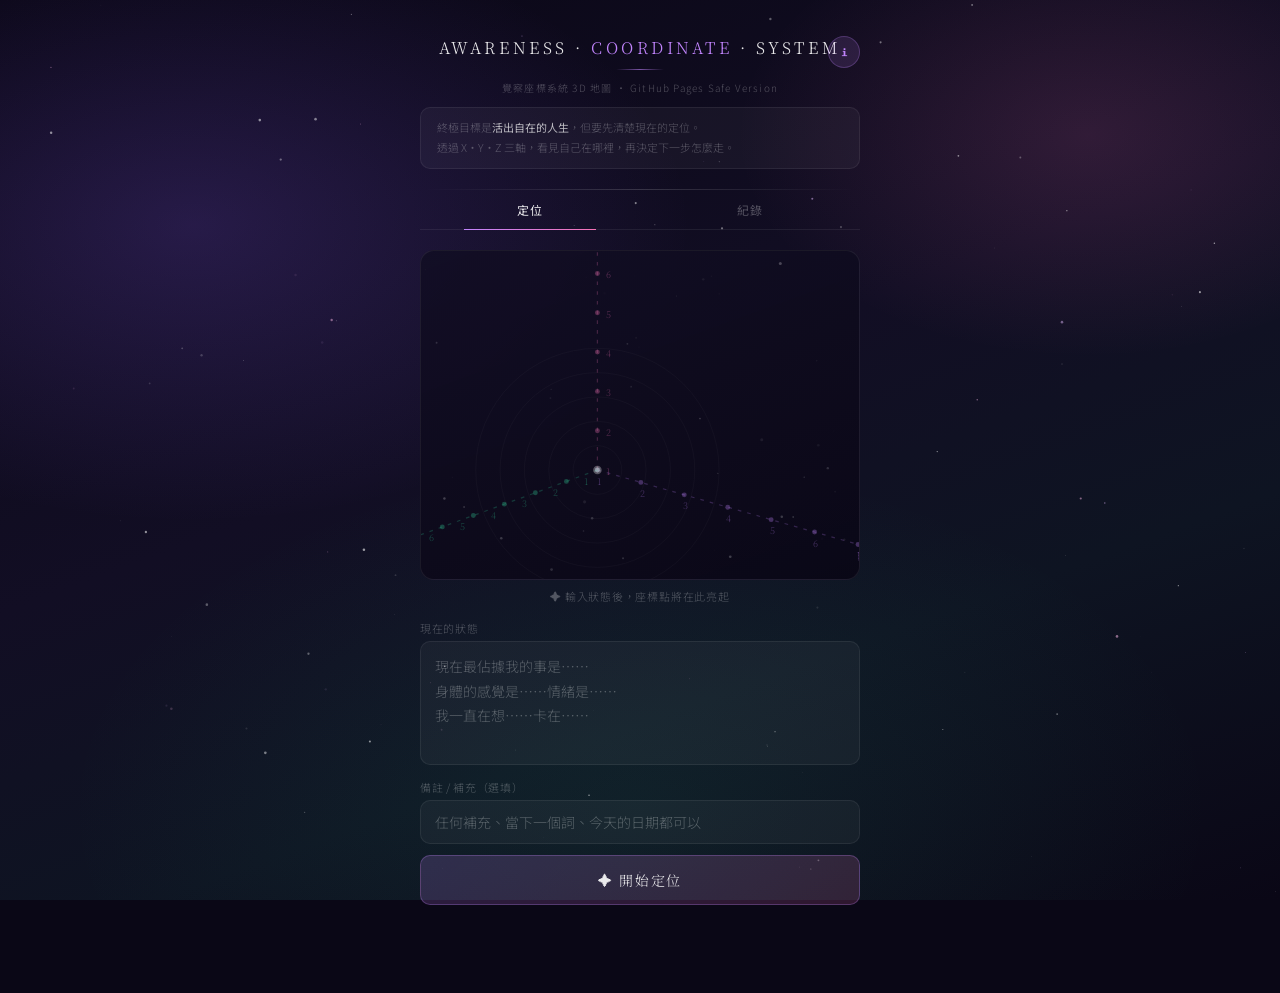
==== index.html @ 5a9b461d "Add files via upload" ====
<!DOCTYPE html>
<html lang="zh-TW">
<head>
  <meta charset="UTF-8">
  <meta name="viewport" content="width=device-width, initial-scale=1.0">
  <meta http-equiv="refresh" content="0; url=./awareness-v5.html">
  <title>覺察座標系統</title>
  <script>location.replace('./awareness-v5.html');</script>
</head>
<body>
  <p>正在前往 <a href="./awareness-v5.html">覺察座標系統</a>...</p>
</body>
</html>
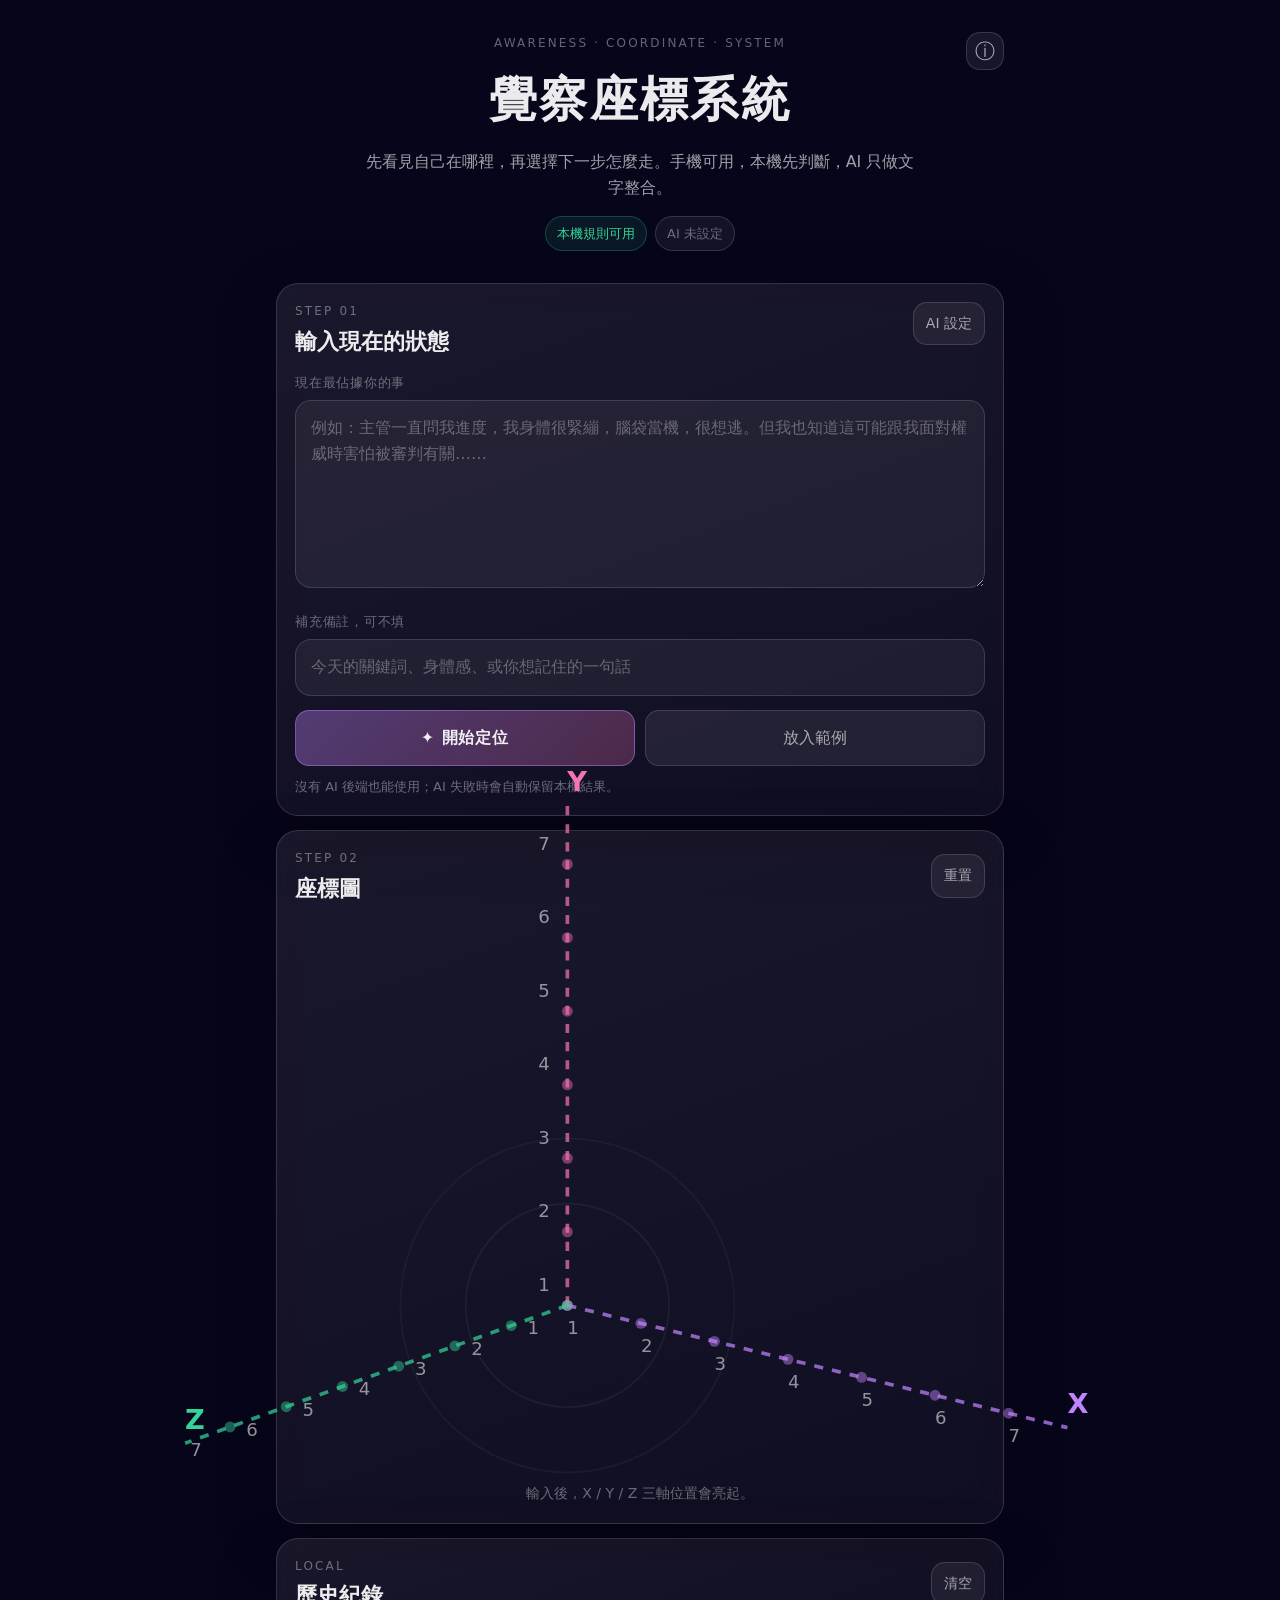
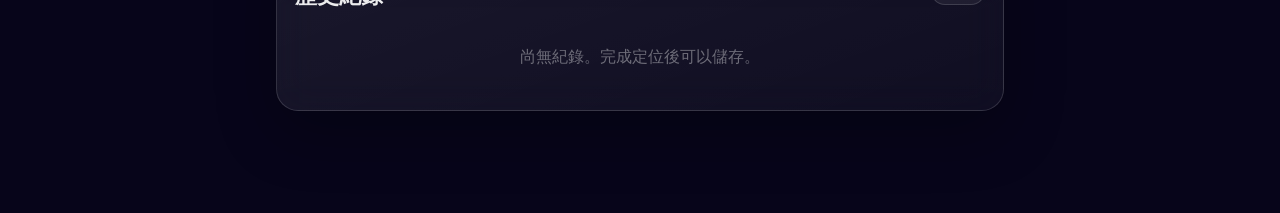
==== commit 0d1ba5ed: "Add files via upload 大更新 from GPT 2.0" ====
--- a/index.html
+++ b/index.html
@@ -1,13 +1,135 @@
 <!DOCTYPE html>
 <html lang="zh-TW">
 <head>
-  <meta charset="UTF-8">
-  <meta name="viewport" content="width=device-width, initial-scale=1.0">
-  <meta http-equiv="refresh" content="0; url=./awareness-v5.html">
+  <meta charset="UTF-8" />
+  <meta name="viewport" content="width=device-width, initial-scale=1, viewport-fit=cover" />
+  <meta name="theme-color" content="#100d26" />
+  <meta name="description" content="覺察座標系統：手機友善、可離線、本機判斷與 Serverless AI 文字整合。" />
+  <link rel="manifest" href="./manifest.json" />
+  <link rel="stylesheet" href="./css/style.css" />
   <title>覺察座標系統</title>
-  <script>location.replace('./awareness-v5.html');</script>
 </head>
 <body>
-  <p>正在前往 <a href="./awareness-v5.html">覺察座標系統</a>...</p>
+  <canvas id="starCanvas" aria-hidden="true"></canvas>
+
+  <main class="app-shell">
+    <header class="hero">
+      <button class="icon-btn hero-info" id="openInfoBtn" type="button" aria-label="說明">ⓘ</button>
+      <p class="eyebrow">AWARENESS · COORDINATE · SYSTEM</p>
+      <h1>覺察座標系統</h1>
+      <p class="hero-copy">先看見自己在哪裡，再選擇下一步怎麼走。手機可用，本機先判斷，AI 只做文字整合。</p>
+      <div class="status-row">
+        <span class="status-pill local">本機規則可用</span>
+        <span class="status-pill" id="aiStatus">AI 未設定</span>
+      </div>
+    </header>
+
+    <section class="panel input-panel" aria-labelledby="inputTitle">
+      <div class="panel-head">
+        <div>
+          <p class="section-kicker">STEP 01</p>
+          <h2 id="inputTitle">輸入現在的狀態</h2>
+        </div>
+        <button class="ghost-btn" id="openSettingsBtn" type="button">AI 設定</button>
+      </div>
+
+      <label class="field-label" for="stateInput">現在最佔據你的事</label>
+      <textarea id="stateInput" rows="6" placeholder="例如：主管一直問我進度，我身體很緊繃，腦袋當機，很想逃。但我也知道這可能跟我面對權威時害怕被審判有關……"></textarea>
+
+      <label class="field-label" for="noteInput">補充備註，可不填</label>
+      <input id="noteInput" type="text" placeholder="今天的關鍵詞、身體感、或你想記住的一句話" />
+
+      <div class="action-grid">
+        <button class="primary-btn" id="analyzeBtn" type="button">✦ 開始定位</button>
+        <button class="secondary-btn" id="sampleBtn" type="button">放入範例</button>
+      </div>
+      <p class="tiny-note">沒有 AI 後端也能使用；AI 失敗時會自動保留本機結果。</p>
+    </section>
+
+    <section class="coord-card panel" aria-labelledby="coordTitle">
+      <div class="panel-head compact">
+        <div>
+          <p class="section-kicker">STEP 02</p>
+          <h2 id="coordTitle">座標圖</h2>
+        </div>
+        <button class="ghost-btn" id="resetBtn" type="button">重置</button>
+      </div>
+      <svg id="coordSvg" viewBox="0 0 380 310" role="img" aria-label="X Y Z 覺察座標圖"></svg>
+      <p class="coord-hint" id="coordHint">輸入後，X / Y / Z 三軸位置會亮起。</p>
+    </section>
+
+    <section class="result panel" id="resultPanel" hidden aria-live="polite">
+      <div class="panel-head compact">
+        <div>
+          <p class="section-kicker">STEP 03</p>
+          <h2>定位結果</h2>
+        </div>
+        <button class="ghost-btn" id="saveBtn" type="button">儲存</button>
+      </div>
+
+      <div class="axis-chips" id="axisChips"></div>
+      <article class="main-result" id="mainResult"></article>
+      <div class="insight-grid" id="insightGrid"></div>
+      <div class="ai-box" id="aiBox" hidden></div>
+      <div class="neighbor-box" id="neighborBox"></div>
+    </section>
+
+    <section class="panel history-panel" aria-labelledby="historyTitle">
+      <div class="panel-head compact">
+        <div>
+          <p class="section-kicker">LOCAL</p>
+          <h2 id="historyTitle">歷史紀錄</h2>
+        </div>
+        <button class="ghost-btn" id="clearHistoryBtn" type="button">清空</button>
+      </div>
+      <div id="historyList" class="history-list"></div>
+    </section>
+  </main>
+
+  <dialog class="modal" id="settingsDialog">
+    <form method="dialog" class="modal-card">
+      <div class="modal-head">
+        <h2>AI 後端設定</h2>
+        <button class="icon-btn" value="close" aria-label="關閉">×</button>
+      </div>
+      <p class="modal-copy">GitHub Pages 不能安全保存 API key。請把金鑰放在 Cloudflare Worker 或 Vercel Function，前端只填 Serverless API URL。</p>
+      <label class="field-label" for="endpointInput">Serverless API URL</label>
+      <input id="endpointInput" type="url" placeholder="https://your-worker.workers.dev/api/analyze" />
+      <div class="settings-actions">
+        <button class="primary-btn" id="saveSettingsBtn" value="save" type="button">儲存設定</button>
+        <button class="secondary-btn" id="clearSettingsBtn" value="clear" type="button">清除 AI 設定</button>
+      </div>
+      <p class="tiny-note">URL 只存在你的瀏覽器 localStorage；不需要在前端放任何 API key。</p>
+    </form>
+  </dialog>
+
+  <dialog class="modal" id="infoDialog">
+    <form method="dialog" class="modal-card info-card">
+      <div class="modal-head">
+        <h2>三軸說明</h2>
+        <button class="icon-btn" value="close" aria-label="關閉">×</button>
+      </div>
+      <div class="info-section">
+        <h3>X 軸｜問題規模</h3>
+        <p>你把事情放在多大的脈絡裡看：身體、情緒、個人模式、關係、家庭、社會、存在。</p>
+      </div>
+      <div class="info-section">
+        <h3>Y 軸｜意識維度</h3>
+        <p>你用什麼視角理解事情：單一反應、二元對立、因果、核心、創造、系統、意義。</p>
+      </div>
+      <div class="info-section">
+        <h3>Z 軸｜整合程度</h3>
+        <p>你和自己和解到哪一步：被淹沒、命名、理解、接納、選擇、練習、轉化。</p>
+      </div>
+      <div class="disclaimer">
+        本工具是自我覺察輔助，不是心理諮商、醫療診斷或治療建議。若有嚴重痛苦或安全風險，請尋求專業協助。
+      </div>
+    </form>
+  </dialog>
+
+  <script src="./js/cards-db.js"></script>
+  <script src="./js/local-analyzer.js"></script>
+  <script src="./js/ai-client.js"></script>
+  <script src="./js/app.js"></script>
 </body>
 </html>
--- a/css/style.css
+++ b/css/style.css
@@ -0,0 +1,106 @@
+:root{
+  color-scheme:dark;
+  --bg:#07051a;
+  --bg2:#100d26;
+  --panel:rgba(255,255,255,.07);
+  --panel2:rgba(255,255,255,.105);
+  --border:rgba(255,255,255,.14);
+  --border2:rgba(255,255,255,.24);
+  --text:rgba(255,255,255,.92);
+  --muted:rgba(255,255,255,.62);
+  --soft:rgba(255,255,255,.38);
+  --x:#c084fc;
+  --y:#f472b6;
+  --z:#34d399;
+  --gold:#fbbf24;
+  --danger:#fb7185;
+  --radius:22px;
+  --shadow:0 20px 60px rgba(0,0,0,.28);
+  font-family:-apple-system,BlinkMacSystemFont,"Segoe UI","Noto Sans TC","PingFang TC",system-ui,sans-serif;
+}
+*{box-sizing:border-box}
+html,body{min-height:100%;margin:0;background:var(--bg);color:var(--text)}
+body{overflow-x:hidden;font-size:16px;line-height:1.65;-webkit-tap-highlight-color:transparent}
+body::before{content:"";position:fixed;inset:0;z-index:-2;background:
+  radial-gradient(circle at 20% 10%,rgba(192,132,252,.26),transparent 32%),
+  radial-gradient(circle at 85% 20%,rgba(244,114,182,.16),transparent 28%),
+  radial-gradient(circle at 50% 105%,rgba(52,211,153,.13),transparent 36%),
+  linear-gradient(160deg,#07051a 0%,#100d26 50%,#07111d 100%)}
+#starCanvas{position:fixed;inset:0;z-index:-1;pointer-events:none;width:100vw;height:100vh}
+button,input,textarea{font:inherit}
+button{touch-action:manipulation}
+.app-shell{width:min(760px,100%);margin:0 auto;padding:calc(env(safe-area-inset-top,0px) + 24px) 16px 88px}
+.hero{text-align:center;padding:10px 4px 18px;position:relative}
+.hero-info{position:absolute;right:0;top:8px}
+.eyebrow,.section-kicker{font-size:12px;letter-spacing:.18em;color:var(--soft);margin:0 0 6px;text-transform:uppercase}
+h1{font-size:clamp(30px,8vw,48px);font-weight:650;letter-spacing:.05em;margin:0 0 10px}
+h2{font-size:22px;line-height:1.25;margin:0;font-weight:650}
+h3{margin:0 0 6px;font-size:17px}
+.hero-copy{max-width:560px;margin:0 auto 14px;color:var(--muted);font-size:16px}
+.status-row{display:flex;gap:8px;justify-content:center;flex-wrap:wrap}
+.status-pill{font-size:13px;padding:6px 11px;border-radius:999px;border:1px solid var(--border);background:rgba(255,255,255,.055);color:var(--soft)}
+.status-pill.local{color:var(--z);background:rgba(52,211,153,.09);border-color:rgba(52,211,153,.25)}
+.status-pill.ready{color:var(--gold);background:rgba(251,191,36,.1);border-color:rgba(251,191,36,.28)}
+.status-pill.error{color:var(--danger);background:rgba(251,113,133,.09);border-color:rgba(251,113,133,.25)}
+.panel{background:linear-gradient(160deg,rgba(255,255,255,.08),rgba(255,255,255,.04));border:1px solid var(--border);border-radius:var(--radius);padding:18px;margin:14px 0;box-shadow:var(--shadow);backdrop-filter:blur(18px)}
+.panel-head{display:flex;align-items:flex-start;justify-content:space-between;gap:12px;margin-bottom:16px}
+.panel-head.compact{align-items:center;margin-bottom:12px}
+.field-label{display:block;font-size:13px;color:var(--soft);margin:14px 0 7px;letter-spacing:.06em}
+textarea,input{width:100%;border:1px solid var(--border);border-radius:16px;background:rgba(255,255,255,.055);color:var(--text);outline:none;padding:14px 15px;transition:.16s}
+textarea{resize:vertical;min-height:154px}
+textarea:focus,input:focus{border-color:rgba(192,132,252,.55);background:rgba(255,255,255,.08)}
+textarea::placeholder,input::placeholder{color:rgba(255,255,255,.32)}
+.action-grid,.settings-actions{display:grid;grid-template-columns:1fr 1fr;gap:10px;margin-top:14px}
+.primary-btn,.secondary-btn,.ghost-btn,.icon-btn{border:none;border-radius:14px;cursor:pointer;color:var(--text);transition:.16s}
+.primary-btn{padding:14px 16px;background:linear-gradient(135deg,rgba(192,132,252,.36),rgba(244,114,182,.26));border:1px solid rgba(192,132,252,.45);font-weight:650;letter-spacing:.06em}
+.secondary-btn{padding:14px 16px;background:rgba(255,255,255,.07);border:1px solid var(--border);color:var(--muted)}
+.ghost-btn{padding:9px 12px;background:rgba(255,255,255,.06);border:1px solid var(--border);color:var(--muted);font-size:14px;white-space:nowrap}
+.icon-btn{width:38px;height:38px;background:rgba(255,255,255,.07);border:1px solid var(--border);color:var(--muted);font-size:20px;display:inline-grid;place-items:center}
+.primary-btn:active,.secondary-btn:active,.ghost-btn:active,.icon-btn:active{transform:scale(.98)}
+.tiny-note{font-size:13px;color:var(--soft);margin:10px 0 0}
+#coordSvg{width:100%;display:block;overflow:visible;min-height:270px}
+.coord-hint{text-align:center;color:var(--soft);font-size:14px;margin:4px 0 0}
+.axis-chips{display:flex;gap:8px;flex-wrap:wrap;margin-bottom:12px}
+.axis-chip{border-radius:999px;padding:8px 12px;font-size:14px;border:1px solid var(--border);background:rgba(255,255,255,.055)}
+.axis-chip.x{color:var(--x);border-color:rgba(192,132,252,.35);background:rgba(192,132,252,.10)}
+.axis-chip.y{color:var(--y);border-color:rgba(244,114,182,.35);background:rgba(244,114,182,.10)}
+.axis-chip.z{color:var(--z);border-color:rgba(52,211,153,.35);background:rgba(52,211,153,.10)}
+.axis-chip.conf{color:var(--gold);border-color:rgba(251,191,36,.30);background:rgba(251,191,36,.08)}
+.main-result{padding:16px;border:1px solid rgba(192,132,252,.25);border-radius:20px;background:linear-gradient(145deg,rgba(192,132,252,.12),rgba(244,114,182,.07));margin-bottom:12px}
+.main-result h3{font-size:24px;margin-bottom:4px}
+.main-result p{margin:0;color:var(--muted)}
+.today{margin-top:12px;padding:12px 13px;border-radius:15px;background:rgba(251,191,36,.09);border:1px solid rgba(251,191,36,.23);color:rgba(255,223,138,.95)}
+.insight-grid{display:grid;gap:10px;margin:12px 0}
+.insight-card{padding:14px;border-radius:18px;background:rgba(255,255,255,.055);border:1px solid var(--border)}
+.insight-card strong{display:block;margin-bottom:5px}
+.insight-card p{margin:0;color:var(--muted)}
+.ai-box{margin-top:12px;padding:15px;border-radius:19px;border:1px solid rgba(52,211,153,.26);background:rgba(52,211,153,.07)}
+.ai-box h3{color:var(--z)}
+.ai-box ul{margin:8px 0 0;padding-left:20px;color:var(--muted)}
+.neighbor-box{margin-top:12px}
+.neighbor-list{display:grid;gap:9px;margin-top:8px}
+.neighbor-card{padding:12px;border-radius:16px;background:rgba(255,255,255,.052);border:1px solid var(--border)}
+.neighbor-card b{display:block;margin-bottom:2px}
+.neighbor-card span{font-size:13px;color:var(--soft)}
+.history-list{display:grid;gap:10px}
+.empty{color:var(--soft);text-align:center;padding:22px 0}
+.history-item{border:1px solid var(--border);background:rgba(255,255,255,.052);border-radius:17px;padding:13px;cursor:pointer}
+.history-item-top{display:flex;justify-content:space-between;gap:10px;color:var(--soft);font-size:13px;margin-bottom:6px}
+.history-item p{margin:0;color:var(--muted);display:-webkit-box;-webkit-line-clamp:2;-webkit-box-orient:vertical;overflow:hidden}
+.modal{border:0;padding:0;background:transparent;color:var(--text);width:min(560px,calc(100vw - 24px))}
+.modal::backdrop{background:rgba(0,0,0,.62);backdrop-filter:blur(8px)}
+.modal-card{border:1px solid var(--border2);border-radius:24px;background:linear-gradient(160deg,#1a1240,#100d26);padding:18px;box-shadow:var(--shadow)}
+.modal-head{display:flex;align-items:center;justify-content:space-between;gap:12px;margin-bottom:12px}
+.modal-copy,.info-section p{color:var(--muted);margin:0 0 10px}
+.info-section{padding:13px;border:1px solid var(--border);border-radius:16px;background:rgba(255,255,255,.05);margin-bottom:10px}
+.disclaimer{font-size:13px;color:rgba(255,223,138,.78);background:rgba(251,191,36,.07);border:1px solid rgba(251,191,36,.22);border-radius:15px;padding:13px;margin-top:12px}
+@media(max-width:520px){
+  body{font-size:17px}
+  .app-shell{padding-left:12px;padding-right:12px}
+  .panel{padding:16px;border-radius:20px}
+  .action-grid,.settings-actions{grid-template-columns:1fr}
+  .hero-copy{font-size:15px}
+  h2{font-size:21px}
+  .main-result h3{font-size:23px}
+  textarea{min-height:168px}
+}
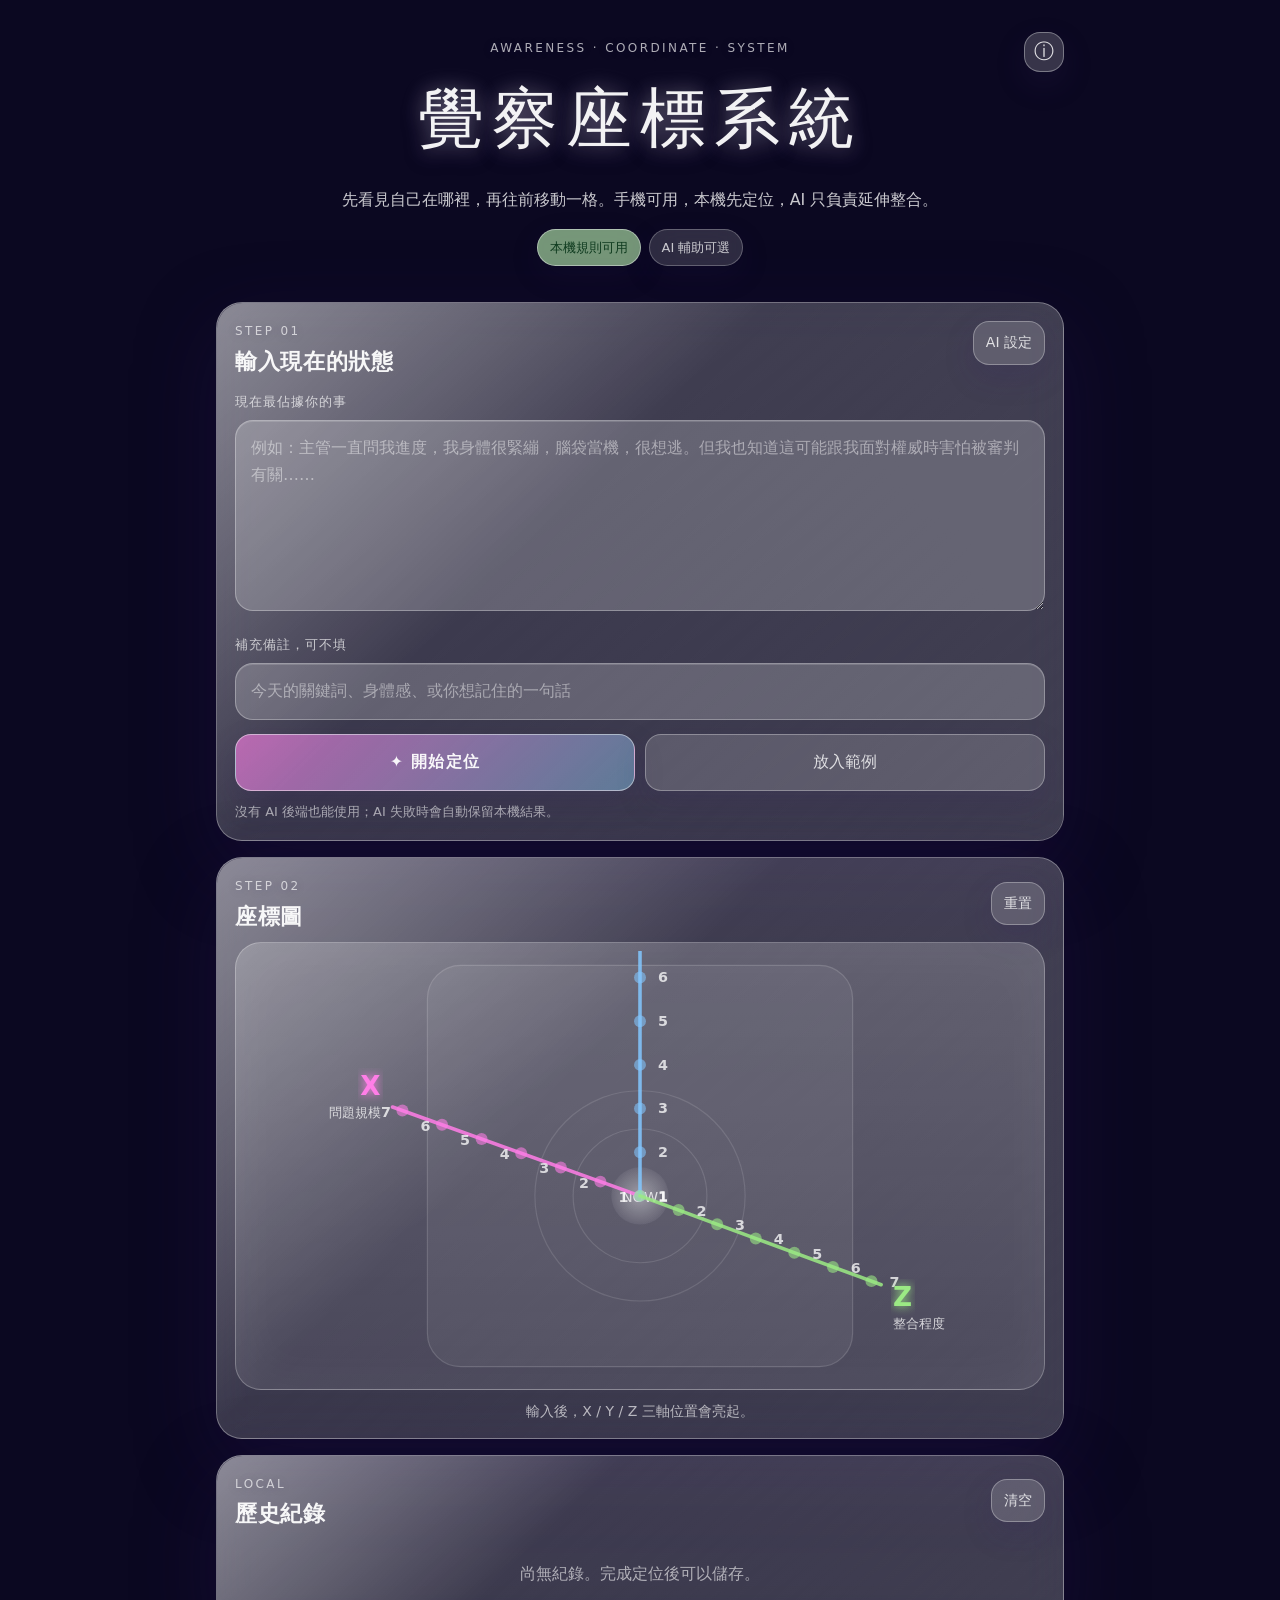
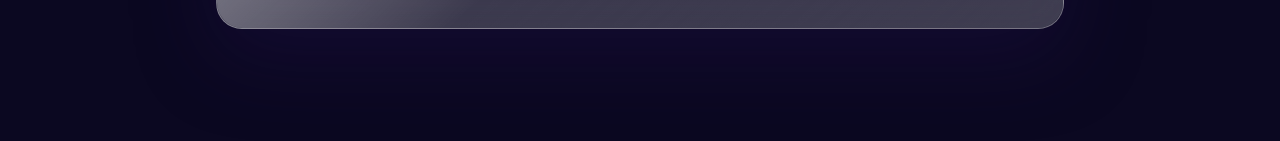
==== commit 5b712f91: "Add files via upload GPT 大改2" ====
--- a/index.html
+++ b/index.html
@@ -17,10 +17,10 @@
       <button class="icon-btn hero-info" id="openInfoBtn" type="button" aria-label="說明">ⓘ</button>
       <p class="eyebrow">AWARENESS · COORDINATE · SYSTEM</p>
       <h1>覺察座標系統</h1>
-      <p class="hero-copy">先看見自己在哪裡，再選擇下一步怎麼走。手機可用，本機先判斷，AI 只做文字整合。</p>
+      <p class="hero-copy">先看見自己在哪裡，再往前移動一格。手機可用，本機先定位，AI 只負責延伸整合。</p>
       <div class="status-row">
         <span class="status-pill local">本機規則可用</span>
-        <span class="status-pill" id="aiStatus">AI 未設定</span>
+        <span class="status-pill" id="aiStatus">AI 輔助可選</span>
       </div>
     </header>
 
@@ -54,7 +54,7 @@
         </div>
         <button class="ghost-btn" id="resetBtn" type="button">重置</button>
       </div>
-      <svg id="coordSvg" viewBox="0 0 380 310" role="img" aria-label="X Y Z 覺察座標圖"></svg>
+      <div class="coord-frame"><svg id="coordSvg" viewBox="0 0 380 360" role="img" aria-label="X Y Z 覺察座標圖"></svg></div>
       <p class="coord-hint" id="coordHint">輸入後，X / Y / Z 三軸位置會亮起。</p>
     </section>
 
@@ -67,11 +67,12 @@
         <button class="ghost-btn" id="saveBtn" type="button">儲存</button>
       </div>
 
-      <div class="axis-chips" id="axisChips"></div>
-      <article class="main-result" id="mainResult"></article>
-      <div class="insight-grid" id="insightGrid"></div>
-      <div class="ai-box" id="aiBox" hidden></div>
-      <div class="neighbor-box" id="neighborBox"></div>
+      <div class="result-stack">
+        <article class="result-card xyz-card" id="mainResult"></article>
+        <article class="result-card spirit-card" id="insightGrid"></article>
+        <article class="result-card ai-card" id="aiBox"></article>
+        <article class="result-card neighbor-box" id="neighborBox"></article>
+      </div>
     </section>
 
     <section class="panel history-panel" aria-labelledby="historyTitle">
--- a/css/style.css
+++ b/css/style.css
@@ -1,106 +1,57 @@
 :root{
   color-scheme:dark;
-  --bg:#07051a;
-  --bg2:#100d26;
-  --panel:rgba(255,255,255,.07);
-  --panel2:rgba(255,255,255,.105);
-  --border:rgba(255,255,255,.14);
-  --border2:rgba(255,255,255,.24);
-  --text:rgba(255,255,255,.92);
-  --muted:rgba(255,255,255,.62);
-  --soft:rgba(255,255,255,.38);
-  --x:#c084fc;
-  --y:#f472b6;
-  --z:#34d399;
-  --gold:#fbbf24;
-  --danger:#fb7185;
-  --radius:22px;
-  --shadow:0 20px 60px rgba(0,0,0,.28);
+  --bg:#130b2e;
+  --bg-deep:#0b0821;
+  --ink:#22164a;
+  --text:rgba(255,255,255,.94);
+  --muted:rgba(255,255,255,.68);
+  --soft:rgba(255,255,255,.46);
+  --glass:rgba(255,255,255,.18);
+  --glass-2:rgba(255,255,255,.105);
+  --glass-3:rgba(255,255,255,.075);
+  --border:rgba(255,255,255,.30);
+  --border-soft:rgba(255,255,255,.18);
+  --x:#ff7ee7;
+  --y:#83c7ff;
+  --z:#9bea84;
+  --gold:#ffe39a;
+  --rose:#ffd0ea;
+  --violet:#bda7ff;
+  --blue:#8ed7ff;
+  --green:#b8f3a2;
+  --danger:#ff9ab0;
+  --radius:26px;
+  --shadow:0 26px 80px rgba(36,19,80,.34);
   font-family:-apple-system,BlinkMacSystemFont,"Segoe UI","Noto Sans TC","PingFang TC",system-ui,sans-serif;
 }
 *{box-sizing:border-box}
-html,body{min-height:100%;margin:0;background:var(--bg);color:var(--text)}
-body{overflow-x:hidden;font-size:16px;line-height:1.65;-webkit-tap-highlight-color:transparent}
-body::before{content:"";position:fixed;inset:0;z-index:-2;background:
-  radial-gradient(circle at 20% 10%,rgba(192,132,252,.26),transparent 32%),
-  radial-gradient(circle at 85% 20%,rgba(244,114,182,.16),transparent 28%),
-  radial-gradient(circle at 50% 105%,rgba(52,211,153,.13),transparent 36%),
-  linear-gradient(160deg,#07051a 0%,#100d26 50%,#07111d 100%)}
-#starCanvas{position:fixed;inset:0;z-index:-1;pointer-events:none;width:100vw;height:100vh}
+html,body{min-height:100%;margin:0;background:var(--bg-deep);color:var(--text);scroll-behavior:smooth}
+body{overflow-x:hidden;font-size:16px;line-height:1.68;-webkit-tap-highlight-color:transparent}
+body::before{content:"";position:fixed;inset:0;z-index:-3;background:
+  radial-gradient(circle at 17% 8%,rgba(255,144,225,.42),transparent 26%),
+  radial-gradient(circle at 76% 12%,rgba(132,205,255,.30),transparent 30%),
+  radial-gradient(circle at 84% 67%,rgba(255,229,151,.25),transparent 31%),
+  radial-gradient(circle at 15% 82%,rgba(164,241,177,.20),transparent 33%),
+  linear-gradient(148deg,#211044 0%,#594293 37%,#f4b9d9 63%,#f4d7a5 100%)}
+body::after{content:"";position:fixed;inset:0;z-index:-2;pointer-events:none;background:
+  radial-gradient(circle at 10% 20%,rgba(255,255,255,.8) 0 1px,transparent 2px),
+  radial-gradient(circle at 30% 13%,rgba(255,234,175,.8) 0 1.5px,transparent 3px),
+  radial-gradient(circle at 58% 8%,rgba(255,255,255,.9) 0 1px,transparent 2px),
+  radial-gradient(circle at 86% 28%,rgba(255,255,255,.7) 0 1.2px,transparent 3px),
+  radial-gradient(circle at 78% 78%,rgba(255,242,194,.8) 0 1.4px,transparent 3px);
+  background-size:180px 180px,260px 260px,220px 220px,310px 310px,240px 240px;opacity:.62;mix-blend-mode:screen}
+#starCanvas{position:fixed;inset:0;z-index:-1;pointer-events:none;width:100vw;height:100vh;opacity:.9}
 button,input,textarea{font:inherit}
 button{touch-action:manipulation}
-.app-shell{width:min(760px,100%);margin:0 auto;padding:calc(env(safe-area-inset-top,0px) + 24px) 16px 88px}
-.hero{text-align:center;padding:10px 4px 18px;position:relative}
-.hero-info{position:absolute;right:0;top:8px}
-.eyebrow,.section-kicker{font-size:12px;letter-spacing:.18em;color:var(--soft);margin:0 0 6px;text-transform:uppercase}
-h1{font-size:clamp(30px,8vw,48px);font-weight:650;letter-spacing:.05em;margin:0 0 10px}
-h2{font-size:22px;line-height:1.25;margin:0;font-weight:650}
-h3{margin:0 0 6px;font-size:17px}
-.hero-copy{max-width:560px;margin:0 auto 14px;color:var(--muted);font-size:16px}
-.status-row{display:flex;gap:8px;justify-content:center;flex-wrap:wrap}
-.status-pill{font-size:13px;padding:6px 11px;border-radius:999px;border:1px solid var(--border);background:rgba(255,255,255,.055);color:var(--soft)}
-.status-pill.local{color:var(--z);background:rgba(52,211,153,.09);border-color:rgba(52,211,153,.25)}
-.status-pill.ready{color:var(--gold);background:rgba(251,191,36,.1);border-color:rgba(251,191,36,.28)}
-.status-pill.error{color:var(--danger);background:rgba(251,113,133,.09);border-color:rgba(251,113,133,.25)}
-.panel{background:linear-gradient(160deg,rgba(255,255,255,.08),rgba(255,255,255,.04));border:1px solid var(--border);border-radius:var(--radius);padding:18px;margin:14px 0;box-shadow:var(--shadow);backdrop-filter:blur(18px)}
-.panel-head{display:flex;align-items:flex-start;justify-content:space-between;gap:12px;margin-bottom:16px}
-.panel-head.compact{align-items:center;margin-bottom:12px}
-.field-label{display:block;font-size:13px;color:var(--soft);margin:14px 0 7px;letter-spacing:.06em}
-textarea,input{width:100%;border:1px solid var(--border);border-radius:16px;background:rgba(255,255,255,.055);color:var(--text);outline:none;padding:14px 15px;transition:.16s}
-textarea{resize:vertical;min-height:154px}
-textarea:focus,input:focus{border-color:rgba(192,132,252,.55);background:rgba(255,255,255,.08)}
-textarea::placeholder,input::placeholder{color:rgba(255,255,255,.32)}
-.action-grid,.settings-actions{display:grid;grid-template-columns:1fr 1fr;gap:10px;margin-top:14px}
-.primary-btn,.secondary-btn,.ghost-btn,.icon-btn{border:none;border-radius:14px;cursor:pointer;color:var(--text);transition:.16s}
-.primary-btn{padding:14px 16px;background:linear-gradient(135deg,rgba(192,132,252,.36),rgba(244,114,182,.26));border:1px solid rgba(192,132,252,.45);font-weight:650;letter-spacing:.06em}
-.secondary-btn{padding:14px 16px;background:rgba(255,255,255,.07);border:1px solid var(--border);color:var(--muted)}
-.ghost-btn{padding:9px 12px;background:rgba(255,255,255,.06);border:1px solid var(--border);color:var(--muted);font-size:14px;white-space:nowrap}
-.icon-btn{width:38px;height:38px;background:rgba(255,255,255,.07);border:1px solid var(--border);color:var(--muted);font-size:20px;display:inline-grid;place-items:center}
-.primary-btn:active,.secondary-btn:active,.ghost-btn:active,.icon-btn:active{transform:scale(.98)}
-.tiny-note{font-size:13px;color:var(--soft);margin:10px 0 0}
-#coordSvg{width:100%;display:block;overflow:visible;min-height:270px}
-.coord-hint{text-align:center;color:var(--soft);font-size:14px;margin:4px 0 0}
-.axis-chips{display:flex;gap:8px;flex-wrap:wrap;margin-bottom:12px}
-.axis-chip{border-radius:999px;padding:8px 12px;font-size:14px;border:1px solid var(--border);background:rgba(255,255,255,.055)}
-.axis-chip.x{color:var(--x);border-color:rgba(192,132,252,.35);background:rgba(192,132,252,.10)}
-.axis-chip.y{color:var(--y);border-color:rgba(244,114,182,.35);background:rgba(244,114,182,.10)}
-.axis-chip.z{color:var(--z);border-color:rgba(52,211,153,.35);background:rgba(52,211,153,.10)}
-.axis-chip.conf{color:var(--gold);border-color:rgba(251,191,36,.30);background:rgba(251,191,36,.08)}
-.main-result{padding:16px;border:1px solid rgba(192,132,252,.25);border-radius:20px;background:linear-gradient(145deg,rgba(192,132,252,.12),rgba(244,114,182,.07));margin-bottom:12px}
-.main-result h3{font-size:24px;margin-bottom:4px}
-.main-result p{margin:0;color:var(--muted)}
-.today{margin-top:12px;padding:12px 13px;border-radius:15px;background:rgba(251,191,36,.09);border:1px solid rgba(251,191,36,.23);color:rgba(255,223,138,.95)}
-.insight-grid{display:grid;gap:10px;margin:12px 0}
-.insight-card{padding:14px;border-radius:18px;background:rgba(255,255,255,.055);border:1px solid var(--border)}
-.insight-card strong{display:block;margin-bottom:5px}
-.insight-card p{margin:0;color:var(--muted)}
-.ai-box{margin-top:12px;padding:15px;border-radius:19px;border:1px solid rgba(52,211,153,.26);background:rgba(52,211,153,.07)}
-.ai-box h3{color:var(--z)}
-.ai-box ul{margin:8px 0 0;padding-left:20px;color:var(--muted)}
-.neighbor-box{margin-top:12px}
-.neighbor-list{display:grid;gap:9px;margin-top:8px}
-.neighbor-card{padding:12px;border-radius:16px;background:rgba(255,255,255,.052);border:1px solid var(--border)}
-.neighbor-card b{display:block;margin-bottom:2px}
-.neighbor-card span{font-size:13px;color:var(--soft)}
-.history-list{display:grid;gap:10px}
-.empty{color:var(--soft);text-align:center;padding:22px 0}
-.history-item{border:1px solid var(--border);background:rgba(255,255,255,.052);border-radius:17px;padding:13px;cursor:pointer}
-.history-item-top{display:flex;justify-content:space-between;gap:10px;color:var(--soft);font-size:13px;margin-bottom:6px}
-.history-item p{margin:0;color:var(--muted);display:-webkit-box;-webkit-line-clamp:2;-webkit-box-orient:vertical;overflow:hidden}
-.modal{border:0;padding:0;background:transparent;color:var(--text);width:min(560px,calc(100vw - 24px))}
-.modal::backdrop{background:rgba(0,0,0,.62);backdrop-filter:blur(8px)}
-.modal-card{border:1px solid var(--border2);border-radius:24px;background:linear-gradient(160deg,#1a1240,#100d26);padding:18px;box-shadow:var(--shadow)}
-.modal-head{display:flex;align-items:center;justify-content:space-between;gap:12px;margin-bottom:12px}
-.modal-copy,.info-section p{color:var(--muted);margin:0 0 10px}
-.info-section{padding:13px;border:1px solid var(--border);border-radius:16px;background:rgba(255,255,255,.05);margin-bottom:10px}
-.disclaimer{font-size:13px;color:rgba(255,223,138,.78);background:rgba(251,191,36,.07);border:1px solid rgba(251,191,36,.22);border-radius:15px;padding:13px;margin-top:12px}
-@media(max-width:520px){
-  body{font-size:17px}
-  .app-shell{padding-left:12px;padding-right:12px}
-  .panel{padding:16px;border-radius:20px}
-  .action-grid,.settings-actions{grid-template-columns:1fr}
-  .hero-copy{font-size:15px}
-  h2{font-size:21px}
-  .main-result h3{font-size:23px}
-  textarea{min-height:168px}
+.app-shell{width:min(880px,100%);margin:0 auto;padding:calc(env(safe-area-inset-top,0px) + 22px) 16px 96px}
+.hero{text-align:center;padding:16px 4px 20px;position:relative}
+.hero-info{position:absolute;right:0;top:10px}
+.eyebrow,.section-kicker{font-size:12px;letter-spacing:.2em;color:rgba(255,255,255,.67);margin:0 0 6px;text-transform:uppercase;text-shadow:0 1px 10px rgba(38,24,78,.22)}
+h1{font-size:clamp(38px,8.6vw,66px);font-weight:450;letter-spacing:.12em;margin:0 0 10px;font-family:"Noto Serif TC","Songti TC",serif;text-shadow:0 0 22px rgba(255,255,255,.42),0 5px 22px rgba(49,25,92,.34)}
+h2{font-size:22px;line-height:1.25;margin:0;font-weight:720;letter-spacing:.03em}
+h3{margin:0 0 8px;font-size:18px;letter-spacing:.02em}.hero-copy{max-width:660px;margin:0 auto 14px;color:rgba(255,255,255,.78);font-size:16px;line-height:1.85}.status-row{display:flex;gap:8px;justify-content:center;flex-wrap:wrap}.status-pill{font-size:13px;padding:7px 12px;border-radius:999px;border:1px solid rgba(255,255,255,.26);background:rgba(255,255,255,.15);color:rgba(255,255,255,.75);box-shadow:0 10px 30px rgba(47,31,90,.13);backdrop-filter:blur(16px)}.status-pill.local{color:#113d21;background:rgba(196,255,187,.58);border-color:rgba(255,255,255,.42)}.status-pill.ready{color:#4c2b00;background:rgba(255,229,154,.68);border-color:rgba(255,255,255,.48)}.status-pill.error{color:#551420;background:rgba(255,178,197,.62);border-color:rgba(255,255,255,.42)}
+.panel{background:linear-gradient(145deg,rgba(255,255,255,.28),rgba(255,255,255,.11));border:1px solid rgba(255,255,255,.34);border-radius:var(--radius);padding:18px;margin:16px 0;box-shadow:var(--shadow);backdrop-filter:blur(22px);position:relative;overflow:hidden}.panel::before{content:"";position:absolute;inset:0;border-radius:inherit;background:linear-gradient(135deg,rgba(255,255,255,.35),transparent 40%,rgba(255,255,255,.12));pointer-events:none}.panel>*{position:relative}.panel-head{display:flex;align-items:flex-start;justify-content:space-between;gap:12px;margin-bottom:16px}.panel-head.compact{align-items:center;margin-bottom:12px}.field-label{display:block;font-size:13px;color:rgba(255,255,255,.70);margin:14px 0 7px;letter-spacing:.08em}textarea,input{width:100%;border:1px solid rgba(255,255,255,.30);border-radius:18px;background:rgba(255,255,255,.20);color:var(--text);outline:none;padding:14px 15px;transition:.16s;box-shadow:inset 0 1px 0 rgba(255,255,255,.14)}textarea{resize:vertical;min-height:154px}textarea:focus,input:focus{border-color:rgba(255,255,255,.62);background:rgba(255,255,255,.25);box-shadow:0 0 0 4px rgba(255,190,238,.16)}textarea::placeholder,input::placeholder{color:rgba(255,255,255,.46)}.action-grid,.settings-actions{display:grid;grid-template-columns:1fr 1fr;gap:10px;margin-top:14px}.primary-btn,.secondary-btn,.ghost-btn,.icon-btn{border:none;border-radius:16px;cursor:pointer;color:var(--text);transition:.16s;box-shadow:0 12px 30px rgba(58,37,102,.18)}.primary-btn{padding:14px 16px;background:linear-gradient(135deg,rgba(255,126,231,.62),rgba(142,215,255,.42));border:1px solid rgba(255,255,255,.48);font-weight:760;letter-spacing:.08em}.secondary-btn{padding:14px 16px;background:rgba(255,255,255,.16);border:1px solid rgba(255,255,255,.30);color:rgba(255,255,255,.80)}.ghost-btn{padding:9px 12px;background:rgba(255,255,255,.16);border:1px solid rgba(255,255,255,.30);color:rgba(255,255,255,.82);font-size:14px;white-space:nowrap}.icon-btn{width:40px;height:40px;background:rgba(255,255,255,.18);border:1px solid rgba(255,255,255,.34);color:rgba(255,255,255,.86);font-size:20px;display:inline-grid;place-items:center}.primary-btn:active,.secondary-btn:active,.ghost-btn:active,.icon-btn:active{transform:scale(.985)}.tiny-note{font-size:13px;color:rgba(255,255,255,.58);margin:10px 0 0}
+.coord-card{padding:18px 18px 14px}.coord-frame{border-radius:26px;background:linear-gradient(180deg,rgba(255,255,255,.18),rgba(255,255,255,.08));border:1px solid rgba(255,255,255,.28);padding:8px;overflow:hidden;box-shadow:inset 0 0 60px rgba(255,255,255,.05)}#coordSvg{width:100%;display:block;overflow:hidden;aspect-ratio:1.18/1;min-height:300px;max-height:430px}.coord-hint{text-align:center;color:rgba(255,255,255,.66);font-size:14px;margin:10px 0 0}.result-stack{display:grid;gap:14px}.result-card{border-radius:24px;border:1px solid rgba(255,255,255,.32);background:linear-gradient(145deg,rgba(255,255,255,.24),rgba(255,255,255,.105));box-shadow:0 16px 50px rgba(52,31,97,.20);padding:16px;overflow:hidden}.result-card h3{font-size:21px;margin-bottom:8px}.card-kicker{font-size:12px;letter-spacing:.18em;text-transform:uppercase;color:rgba(255,255,255,.58);margin:0 0 6px}.axis-summary{display:grid;grid-template-columns:repeat(3,1fr);gap:8px;margin:12px 0}.axis-mini{border-radius:18px;padding:11px 10px;background:rgba(255,255,255,.15);border:1px solid rgba(255,255,255,.26);min-height:82px}.axis-mini .label{font-size:12px;color:rgba(255,255,255,.62);display:block}.axis-mini b{font-size:20px;display:block;line-height:1.2;margin:3px 0}.axis-mini.x b{color:var(--x)}.axis-mini.y b{color:var(--y)}.axis-mini.z b{color:var(--z)}.axis-mini p{margin:0;font-size:13px;color:rgba(255,255,255,.70);line-height:1.5}.summary-body{color:rgba(255,255,255,.76);margin:8px 0 0}.today{margin-top:12px;padding:13px 14px;border-radius:18px;background:rgba(255,227,154,.32);border:1px solid rgba(255,255,255,.30);color:#fff6d9}.confidence-row{display:flex;gap:8px;flex-wrap:wrap;margin-top:12px}.confidence-pill{font-size:13px;padding:6px 11px;border-radius:999px;background:rgba(255,255,255,.16);border:1px solid rgba(255,255,255,.26);color:rgba(255,255,255,.75)}.spirit-grid{display:grid;gap:10px}.spirit-line{display:grid;grid-template-columns:42px 1fr;gap:10px;align-items:start;padding:12px;border-radius:18px;background:rgba(255,255,255,.13);border:1px solid rgba(255,255,255,.23)}.spirit-ico{width:42px;height:42px;border-radius:50%;display:grid;place-items:center;background:rgba(255,255,255,.20);font-size:20px}.spirit-line strong{display:block;margin-bottom:3px}.spirit-line p{margin:0;color:rgba(255,255,255,.72);font-size:14px}.ai-card{border-color:rgba(255,227,154,.46);background:linear-gradient(145deg,rgba(255,226,160,.24),rgba(189,167,255,.13))}.ai-card h3{color:#fff3c7}.ai-card ul{margin:8px 0 0;padding-left:20px;color:rgba(255,255,255,.75)}.ai-card .offline-note{padding:12px;border-radius:18px;background:rgba(255,255,255,.13);border:1px solid rgba(255,255,255,.22);color:rgba(255,255,255,.73)}.neighbor-box{margin-top:0}.neighbor-list{display:grid;gap:9px;margin-top:8px}.neighbor-card{padding:12px;border-radius:18px;background:rgba(255,255,255,.13);border:1px solid rgba(255,255,255,.23)}.neighbor-card b{display:block;margin-bottom:2px}.neighbor-card span{font-size:13px;color:rgba(255,255,255,.67)}.history-list{display:grid;gap:10px}.empty{color:rgba(255,255,255,.60);text-align:center;padding:22px 0}.history-item{border:1px solid rgba(255,255,255,.27);background:rgba(255,255,255,.13);border-radius:19px;padding:13px;cursor:pointer}.history-item-top{display:flex;justify-content:space-between;gap:10px;color:rgba(255,255,255,.62);font-size:13px;margin-bottom:6px}.history-item p{margin:0;color:rgba(255,255,255,.72);display:-webkit-box;-webkit-line-clamp:2;-webkit-box-orient:vertical;overflow:hidden}.modal{border:0;padding:0;background:transparent;color:var(--text);width:min(580px,calc(100vw - 24px))}.modal::backdrop{background:rgba(22,12,48,.52);backdrop-filter:blur(10px)}.modal-card{border:1px solid rgba(255,255,255,.34);border-radius:28px;background:linear-gradient(160deg,rgba(84,55,138,.94),rgba(34,21,72,.96));padding:18px;box-shadow:var(--shadow)}.modal-head{display:flex;align-items:center;justify-content:space-between;gap:12px;margin-bottom:12px}.modal-copy,.info-section p{color:rgba(255,255,255,.72);margin:0 0 10px}.info-section{padding:13px;border:1px solid rgba(255,255,255,.24);border-radius:18px;background:rgba(255,255,255,.10);margin-bottom:10px}.disclaimer{font-size:13px;color:rgba(255,246,213,.82);background:rgba(255,227,154,.12);border:1px solid rgba(255,255,255,.24);border-radius:16px;padding:13px;margin-top:12px}
+@media(max-width:640px){
+  body{font-size:17px}.app-shell{padding-left:12px;padding-right:12px}.panel{padding:16px;border-radius:22px}.action-grid,.settings-actions{grid-template-columns:1fr}.hero{padding-top:10px}.hero-copy{font-size:15px}.status-row{justify-content:flex-start}.hero .status-row{justify-content:center}h1{font-size:clamp(36px,13vw,54px);letter-spacing:.09em}h2{font-size:21px}.axis-summary{grid-template-columns:1fr}.axis-mini{min-height:auto}.spirit-line{grid-template-columns:36px 1fr}.spirit-ico{width:36px;height:36px;font-size:18px}textarea{min-height:168px}#coordSvg{min-height:315px;aspect-ratio:.92/1}.panel-head{gap:8px}.ghost-btn{padding:8px 10px;font-size:13px}
 }
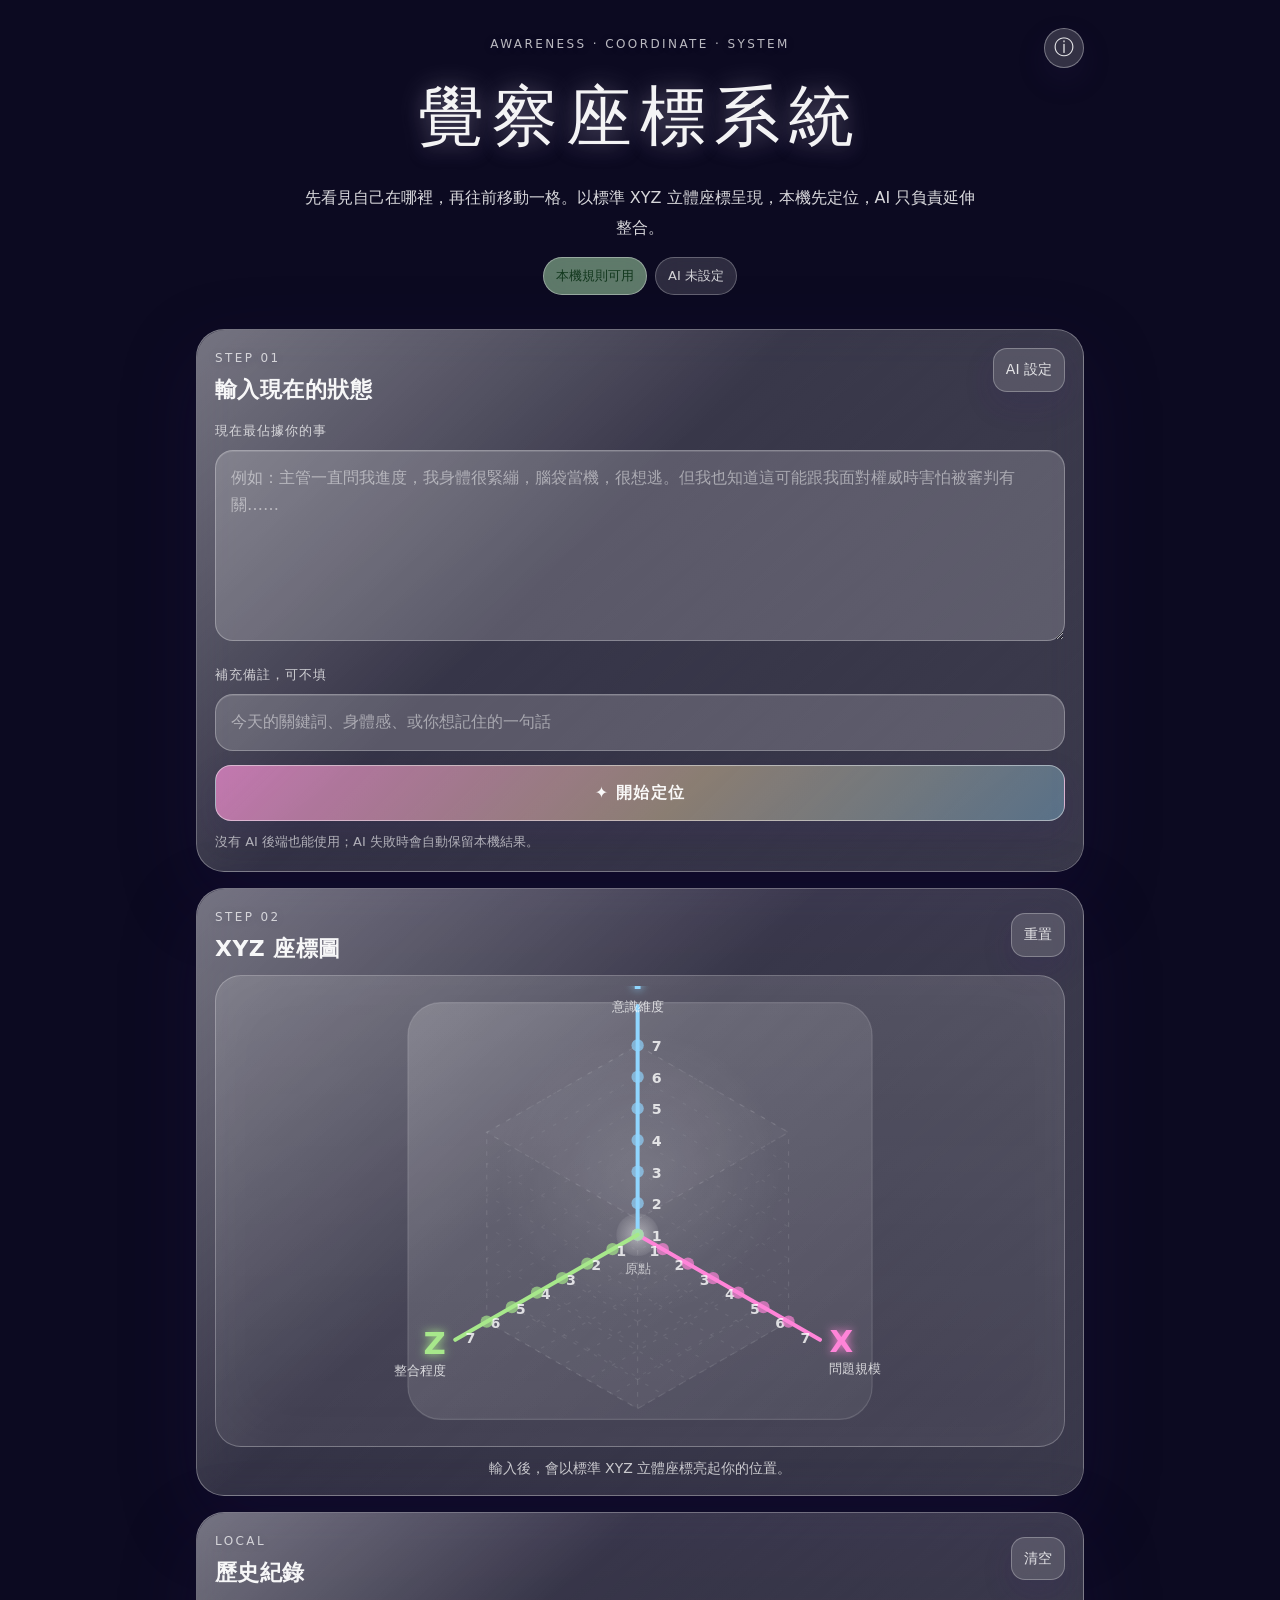
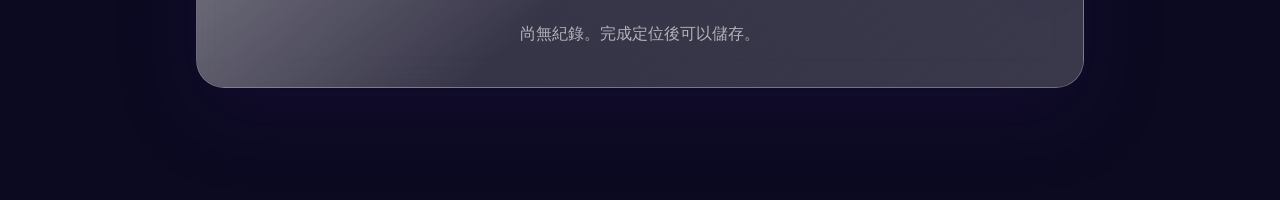
==== commit a188b5ca: "Add files via upload GPT 大改第四版" ====
--- a/index.html
+++ b/index.html
@@ -3,7 +3,7 @@
 <head>
   <meta charset="UTF-8" />
   <meta name="viewport" content="width=device-width, initial-scale=1, viewport-fit=cover" />
-  <meta name="theme-color" content="#100d26" />
+  <meta name="theme-color" content="#1b1638" />
   <meta name="description" content="覺察座標系統：手機友善、可離線、本機判斷與 Serverless AI 文字整合。" />
   <link rel="manifest" href="./manifest.json" />
   <link rel="stylesheet" href="./css/style.css" />
@@ -12,15 +12,24 @@
 <body>
   <canvas id="starCanvas" aria-hidden="true"></canvas>
 
+  <div class="space-decor" aria-hidden="true">
+    <span class="butterfly b1">🦋</span>
+    <span class="butterfly b2">🦋</span>
+    <span class="butterfly b3">🦋</span>
+    <span class="orb o1"></span>
+    <span class="orb o2"></span>
+    <span class="orb o3"></span>
+  </div>
+
   <main class="app-shell">
     <header class="hero">
       <button class="icon-btn hero-info" id="openInfoBtn" type="button" aria-label="說明">ⓘ</button>
       <p class="eyebrow">AWARENESS · COORDINATE · SYSTEM</p>
       <h1>覺察座標系統</h1>
-      <p class="hero-copy">先看見自己在哪裡，再往前移動一格。手機可用，本機先定位，AI 只負責延伸整合。</p>
+      <p class="hero-copy">先看見自己在哪裡，再往前移動一格。以標準 XYZ 立體座標呈現，本機先定位，AI 只負責延伸整合。</p>
       <div class="status-row">
         <span class="status-pill local">本機規則可用</span>
-        <span class="status-pill" id="aiStatus">AI 輔助可選</span>
+        <span class="status-pill" id="aiStatus">AI 未設定</span>
       </div>
     </header>
 
@@ -39,9 +48,8 @@
       <label class="field-label" for="noteInput">補充備註，可不填</label>
       <input id="noteInput" type="text" placeholder="今天的關鍵詞、身體感、或你想記住的一句話" />
 
-      <div class="action-grid">
+      <div class="action-grid single-action">
         <button class="primary-btn" id="analyzeBtn" type="button">✦ 開始定位</button>
-        <button class="secondary-btn" id="sampleBtn" type="button">放入範例</button>
       </div>
       <p class="tiny-note">沒有 AI 後端也能使用；AI 失敗時會自動保留本機結果。</p>
     </section>
@@ -50,12 +58,12 @@
       <div class="panel-head compact">
         <div>
           <p class="section-kicker">STEP 02</p>
-          <h2 id="coordTitle">座標圖</h2>
+          <h2 id="coordTitle">XYZ 座標圖</h2>
         </div>
         <button class="ghost-btn" id="resetBtn" type="button">重置</button>
       </div>
-      <div class="coord-frame"><svg id="coordSvg" viewBox="0 0 380 360" role="img" aria-label="X Y Z 覺察座標圖"></svg></div>
-      <p class="coord-hint" id="coordHint">輸入後，X / Y / Z 三軸位置會亮起。</p>
+      <div class="coord-frame"><svg id="coordSvg" viewBox="0 0 420 380" role="img" aria-label="X Y Z 覺察座標圖"></svg></div>
+      <p class="coord-hint" id="coordHint">輸入後，會以標準 XYZ 立體座標亮起你的位置。</p>
     </section>
 
     <section class="result panel" id="resultPanel" hidden aria-live="polite">
@@ -69,7 +77,6 @@
 
       <div class="result-stack">
         <article class="result-card xyz-card" id="mainResult"></article>
-        <article class="result-card spirit-card" id="insightGrid"></article>
         <article class="result-card ai-card" id="aiBox"></article>
         <article class="result-card neighbor-box" id="neighborBox"></article>
       </div>
--- a/css/style.css
+++ b/css/style.css
@@ -1,57 +1,252 @@
 :root{
   color-scheme:dark;
-  --bg:#130b2e;
-  --bg-deep:#0b0821;
-  --ink:#22164a;
-  --text:rgba(255,255,255,.94);
-  --muted:rgba(255,255,255,.68);
-  --soft:rgba(255,255,255,.46);
-  --glass:rgba(255,255,255,.18);
-  --glass-2:rgba(255,255,255,.105);
-  --glass-3:rgba(255,255,255,.075);
+  --bg:#140f2e;
+  --bg-deep:#0c0a21;
+  --panel-1:rgba(255,255,255,.24);
+  --panel-2:rgba(255,255,255,.10);
+  --panel-3:rgba(255,255,255,.08);
   --border:rgba(255,255,255,.30);
   --border-soft:rgba(255,255,255,.18);
-  --x:#ff7ee7;
-  --y:#83c7ff;
-  --z:#9bea84;
-  --gold:#ffe39a;
-  --rose:#ffd0ea;
-  --violet:#bda7ff;
-  --blue:#8ed7ff;
-  --green:#b8f3a2;
-  --danger:#ff9ab0;
-  --radius:26px;
-  --shadow:0 26px 80px rgba(36,19,80,.34);
+  --text:rgba(255,255,255,.95);
+  --muted:rgba(255,255,255,.78);
+  --soft:rgba(255,255,255,.58);
+  --x:#ff84d8;
+  --y:#90d6ff;
+  --z:#a7e88b;
+  --gold:#ffe8ad;
+  --rose:#ffd4ea;
+  --radius:28px;
+  --shadow:0 26px 76px rgba(33,19,75,.28);
   font-family:-apple-system,BlinkMacSystemFont,"Segoe UI","Noto Sans TC","PingFang TC",system-ui,sans-serif;
 }
 *{box-sizing:border-box}
-html,body{min-height:100%;margin:0;background:var(--bg-deep);color:var(--text);scroll-behavior:smooth}
-body{overflow-x:hidden;font-size:16px;line-height:1.68;-webkit-tap-highlight-color:transparent}
-body::before{content:"";position:fixed;inset:0;z-index:-3;background:
-  radial-gradient(circle at 17% 8%,rgba(255,144,225,.42),transparent 26%),
-  radial-gradient(circle at 76% 12%,rgba(132,205,255,.30),transparent 30%),
-  radial-gradient(circle at 84% 67%,rgba(255,229,151,.25),transparent 31%),
-  radial-gradient(circle at 15% 82%,rgba(164,241,177,.20),transparent 33%),
-  linear-gradient(148deg,#211044 0%,#594293 37%,#f4b9d9 63%,#f4d7a5 100%)}
-body::after{content:"";position:fixed;inset:0;z-index:-2;pointer-events:none;background:
-  radial-gradient(circle at 10% 20%,rgba(255,255,255,.8) 0 1px,transparent 2px),
-  radial-gradient(circle at 30% 13%,rgba(255,234,175,.8) 0 1.5px,transparent 3px),
-  radial-gradient(circle at 58% 8%,rgba(255,255,255,.9) 0 1px,transparent 2px),
-  radial-gradient(circle at 86% 28%,rgba(255,255,255,.7) 0 1.2px,transparent 3px),
-  radial-gradient(circle at 78% 78%,rgba(255,242,194,.8) 0 1.4px,transparent 3px);
-  background-size:180px 180px,260px 260px,220px 220px,310px 310px,240px 240px;opacity:.62;mix-blend-mode:screen}
-#starCanvas{position:fixed;inset:0;z-index:-1;pointer-events:none;width:100vw;height:100vh;opacity:.9}
+html,body{min-height:100%;margin:0}
+html{background:var(--bg-deep)}
+body{
+  color:var(--text);
+  background:var(--bg-deep);
+  line-height:1.68;
+  font-size:16px;
+  overflow-x:hidden;
+  -webkit-tap-highlight-color:transparent;
+}
+body::before{
+  content:"";
+  position:fixed; inset:0; z-index:-4;
+  background:
+    radial-gradient(circle at 18% 14%, rgba(255,196,233,.33), transparent 26%),
+    radial-gradient(circle at 75% 12%, rgba(255,230,173,.20), transparent 24%),
+    radial-gradient(circle at 83% 70%, rgba(174,222,255,.18), transparent 24%),
+    radial-gradient(circle at 20% 82%, rgba(255,217,163,.13), transparent 22%),
+    linear-gradient(160deg, #221443 0%, #6f4e92 37%, #eab7d1 66%, #f6dfbd 100%);
+}
+body::after{
+  content:"";
+  position:fixed; inset:0; z-index:-3; pointer-events:none;
+  background:
+    radial-gradient(circle at 9% 14%, rgba(255,255,255,.75) 0 1px, transparent 2px),
+    radial-gradient(circle at 27% 25%, rgba(255,245,216,.55) 0 1.2px, transparent 3px),
+    radial-gradient(circle at 46% 10%, rgba(255,255,255,.55) 0 1px, transparent 3px),
+    radial-gradient(circle at 67% 19%, rgba(255,245,216,.45) 0 1.2px, transparent 3px),
+    radial-gradient(circle at 88% 28%, rgba(255,255,255,.55) 0 1px, transparent 3px),
+    radial-gradient(circle at 77% 78%, rgba(255,245,216,.45) 0 1px, transparent 3px);
+  opacity:.38;
+}
+#starCanvas{
+  position:fixed; inset:0; width:100vw; height:100vh; z-index:-2; pointer-events:none; opacity:.48;
+}
+.space-decor{position:fixed; inset:0; z-index:-1; pointer-events:none; overflow:hidden}
+.butterfly{
+  position:absolute; font-size:clamp(20px,2.6vw,34px); opacity:.40;
+  filter:drop-shadow(0 0 10px rgba(255,216,235,.24));
+  animation:floaty 9s ease-in-out infinite;
+}
+.b1{left:8%; top:16%; color:#ffd6ef; animation-delay:0s}
+.b2{right:12%; top:20%; color:#ffe8f6; animation-delay:-3s}
+.b3{left:72%; top:65%; color:#ffd8f0; animation-delay:-5s}
+.orb{
+  position:absolute; border-radius:50%;
+  background:radial-gradient(circle, rgba(255,255,255,.68) 0%, rgba(255,223,174,.22) 34%, rgba(255,255,255,0) 70%);
+  filter:blur(2px);
+  opacity:.38;
+}
+.o1{width:72px; height:72px; left:10%; bottom:9%}
+.o2{width:94px; height:94px; right:12%; top:13%}
+.o3{width:66px; height:66px; right:24%; bottom:18%}
+@keyframes floaty{
+  0%,100%{transform:translateY(0) rotate(-5deg)}
+  50%{transform:translateY(-10px) rotate(5deg)}
+}
+
 button,input,textarea{font:inherit}
 button{touch-action:manipulation}
-.app-shell{width:min(880px,100%);margin:0 auto;padding:calc(env(safe-area-inset-top,0px) + 22px) 16px 96px}
-.hero{text-align:center;padding:16px 4px 20px;position:relative}
-.hero-info{position:absolute;right:0;top:10px}
-.eyebrow,.section-kicker{font-size:12px;letter-spacing:.2em;color:rgba(255,255,255,.67);margin:0 0 6px;text-transform:uppercase;text-shadow:0 1px 10px rgba(38,24,78,.22)}
-h1{font-size:clamp(38px,8.6vw,66px);font-weight:450;letter-spacing:.12em;margin:0 0 10px;font-family:"Noto Serif TC","Songti TC",serif;text-shadow:0 0 22px rgba(255,255,255,.42),0 5px 22px rgba(49,25,92,.34)}
-h2{font-size:22px;line-height:1.25;margin:0;font-weight:720;letter-spacing:.03em}
-h3{margin:0 0 8px;font-size:18px;letter-spacing:.02em}.hero-copy{max-width:660px;margin:0 auto 14px;color:rgba(255,255,255,.78);font-size:16px;line-height:1.85}.status-row{display:flex;gap:8px;justify-content:center;flex-wrap:wrap}.status-pill{font-size:13px;padding:7px 12px;border-radius:999px;border:1px solid rgba(255,255,255,.26);background:rgba(255,255,255,.15);color:rgba(255,255,255,.75);box-shadow:0 10px 30px rgba(47,31,90,.13);backdrop-filter:blur(16px)}.status-pill.local{color:#113d21;background:rgba(196,255,187,.58);border-color:rgba(255,255,255,.42)}.status-pill.ready{color:#4c2b00;background:rgba(255,229,154,.68);border-color:rgba(255,255,255,.48)}.status-pill.error{color:#551420;background:rgba(255,178,197,.62);border-color:rgba(255,255,255,.42)}
-.panel{background:linear-gradient(145deg,rgba(255,255,255,.28),rgba(255,255,255,.11));border:1px solid rgba(255,255,255,.34);border-radius:var(--radius);padding:18px;margin:16px 0;box-shadow:var(--shadow);backdrop-filter:blur(22px);position:relative;overflow:hidden}.panel::before{content:"";position:absolute;inset:0;border-radius:inherit;background:linear-gradient(135deg,rgba(255,255,255,.35),transparent 40%,rgba(255,255,255,.12));pointer-events:none}.panel>*{position:relative}.panel-head{display:flex;align-items:flex-start;justify-content:space-between;gap:12px;margin-bottom:16px}.panel-head.compact{align-items:center;margin-bottom:12px}.field-label{display:block;font-size:13px;color:rgba(255,255,255,.70);margin:14px 0 7px;letter-spacing:.08em}textarea,input{width:100%;border:1px solid rgba(255,255,255,.30);border-radius:18px;background:rgba(255,255,255,.20);color:var(--text);outline:none;padding:14px 15px;transition:.16s;box-shadow:inset 0 1px 0 rgba(255,255,255,.14)}textarea{resize:vertical;min-height:154px}textarea:focus,input:focus{border-color:rgba(255,255,255,.62);background:rgba(255,255,255,.25);box-shadow:0 0 0 4px rgba(255,190,238,.16)}textarea::placeholder,input::placeholder{color:rgba(255,255,255,.46)}.action-grid,.settings-actions{display:grid;grid-template-columns:1fr 1fr;gap:10px;margin-top:14px}.primary-btn,.secondary-btn,.ghost-btn,.icon-btn{border:none;border-radius:16px;cursor:pointer;color:var(--text);transition:.16s;box-shadow:0 12px 30px rgba(58,37,102,.18)}.primary-btn{padding:14px 16px;background:linear-gradient(135deg,rgba(255,126,231,.62),rgba(142,215,255,.42));border:1px solid rgba(255,255,255,.48);font-weight:760;letter-spacing:.08em}.secondary-btn{padding:14px 16px;background:rgba(255,255,255,.16);border:1px solid rgba(255,255,255,.30);color:rgba(255,255,255,.80)}.ghost-btn{padding:9px 12px;background:rgba(255,255,255,.16);border:1px solid rgba(255,255,255,.30);color:rgba(255,255,255,.82);font-size:14px;white-space:nowrap}.icon-btn{width:40px;height:40px;background:rgba(255,255,255,.18);border:1px solid rgba(255,255,255,.34);color:rgba(255,255,255,.86);font-size:20px;display:inline-grid;place-items:center}.primary-btn:active,.secondary-btn:active,.ghost-btn:active,.icon-btn:active{transform:scale(.985)}.tiny-note{font-size:13px;color:rgba(255,255,255,.58);margin:10px 0 0}
-.coord-card{padding:18px 18px 14px}.coord-frame{border-radius:26px;background:linear-gradient(180deg,rgba(255,255,255,.18),rgba(255,255,255,.08));border:1px solid rgba(255,255,255,.28);padding:8px;overflow:hidden;box-shadow:inset 0 0 60px rgba(255,255,255,.05)}#coordSvg{width:100%;display:block;overflow:hidden;aspect-ratio:1.18/1;min-height:300px;max-height:430px}.coord-hint{text-align:center;color:rgba(255,255,255,.66);font-size:14px;margin:10px 0 0}.result-stack{display:grid;gap:14px}.result-card{border-radius:24px;border:1px solid rgba(255,255,255,.32);background:linear-gradient(145deg,rgba(255,255,255,.24),rgba(255,255,255,.105));box-shadow:0 16px 50px rgba(52,31,97,.20);padding:16px;overflow:hidden}.result-card h3{font-size:21px;margin-bottom:8px}.card-kicker{font-size:12px;letter-spacing:.18em;text-transform:uppercase;color:rgba(255,255,255,.58);margin:0 0 6px}.axis-summary{display:grid;grid-template-columns:repeat(3,1fr);gap:8px;margin:12px 0}.axis-mini{border-radius:18px;padding:11px 10px;background:rgba(255,255,255,.15);border:1px solid rgba(255,255,255,.26);min-height:82px}.axis-mini .label{font-size:12px;color:rgba(255,255,255,.62);display:block}.axis-mini b{font-size:20px;display:block;line-height:1.2;margin:3px 0}.axis-mini.x b{color:var(--x)}.axis-mini.y b{color:var(--y)}.axis-mini.z b{color:var(--z)}.axis-mini p{margin:0;font-size:13px;color:rgba(255,255,255,.70);line-height:1.5}.summary-body{color:rgba(255,255,255,.76);margin:8px 0 0}.today{margin-top:12px;padding:13px 14px;border-radius:18px;background:rgba(255,227,154,.32);border:1px solid rgba(255,255,255,.30);color:#fff6d9}.confidence-row{display:flex;gap:8px;flex-wrap:wrap;margin-top:12px}.confidence-pill{font-size:13px;padding:6px 11px;border-radius:999px;background:rgba(255,255,255,.16);border:1px solid rgba(255,255,255,.26);color:rgba(255,255,255,.75)}.spirit-grid{display:grid;gap:10px}.spirit-line{display:grid;grid-template-columns:42px 1fr;gap:10px;align-items:start;padding:12px;border-radius:18px;background:rgba(255,255,255,.13);border:1px solid rgba(255,255,255,.23)}.spirit-ico{width:42px;height:42px;border-radius:50%;display:grid;place-items:center;background:rgba(255,255,255,.20);font-size:20px}.spirit-line strong{display:block;margin-bottom:3px}.spirit-line p{margin:0;color:rgba(255,255,255,.72);font-size:14px}.ai-card{border-color:rgba(255,227,154,.46);background:linear-gradient(145deg,rgba(255,226,160,.24),rgba(189,167,255,.13))}.ai-card h3{color:#fff3c7}.ai-card ul{margin:8px 0 0;padding-left:20px;color:rgba(255,255,255,.75)}.ai-card .offline-note{padding:12px;border-radius:18px;background:rgba(255,255,255,.13);border:1px solid rgba(255,255,255,.22);color:rgba(255,255,255,.73)}.neighbor-box{margin-top:0}.neighbor-list{display:grid;gap:9px;margin-top:8px}.neighbor-card{padding:12px;border-radius:18px;background:rgba(255,255,255,.13);border:1px solid rgba(255,255,255,.23)}.neighbor-card b{display:block;margin-bottom:2px}.neighbor-card span{font-size:13px;color:rgba(255,255,255,.67)}.history-list{display:grid;gap:10px}.empty{color:rgba(255,255,255,.60);text-align:center;padding:22px 0}.history-item{border:1px solid rgba(255,255,255,.27);background:rgba(255,255,255,.13);border-radius:19px;padding:13px;cursor:pointer}.history-item-top{display:flex;justify-content:space-between;gap:10px;color:rgba(255,255,255,.62);font-size:13px;margin-bottom:6px}.history-item p{margin:0;color:rgba(255,255,255,.72);display:-webkit-box;-webkit-line-clamp:2;-webkit-box-orient:vertical;overflow:hidden}.modal{border:0;padding:0;background:transparent;color:var(--text);width:min(580px,calc(100vw - 24px))}.modal::backdrop{background:rgba(22,12,48,.52);backdrop-filter:blur(10px)}.modal-card{border:1px solid rgba(255,255,255,.34);border-radius:28px;background:linear-gradient(160deg,rgba(84,55,138,.94),rgba(34,21,72,.96));padding:18px;box-shadow:var(--shadow)}.modal-head{display:flex;align-items:center;justify-content:space-between;gap:12px;margin-bottom:12px}.modal-copy,.info-section p{color:rgba(255,255,255,.72);margin:0 0 10px}.info-section{padding:13px;border:1px solid rgba(255,255,255,.24);border-radius:18px;background:rgba(255,255,255,.10);margin-bottom:10px}.disclaimer{font-size:13px;color:rgba(255,246,213,.82);background:rgba(255,227,154,.12);border:1px solid rgba(255,255,255,.24);border-radius:16px;padding:13px;margin-top:12px}
-@media(max-width:640px){
-  body{font-size:17px}.app-shell{padding-left:12px;padding-right:12px}.panel{padding:16px;border-radius:22px}.action-grid,.settings-actions{grid-template-columns:1fr}.hero{padding-top:10px}.hero-copy{font-size:15px}.status-row{justify-content:flex-start}.hero .status-row{justify-content:center}h1{font-size:clamp(36px,13vw,54px);letter-spacing:.09em}h2{font-size:21px}.axis-summary{grid-template-columns:1fr}.axis-mini{min-height:auto}.spirit-line{grid-template-columns:36px 1fr}.spirit-ico{width:36px;height:36px;font-size:18px}textarea{min-height:168px}#coordSvg{min-height:315px;aspect-ratio:.92/1}.panel-head{gap:8px}.ghost-btn{padding:8px 10px;font-size:13px}
-}
+.app-shell{width:min(920px,100%);margin:0 auto;padding:calc(env(safe-area-inset-top,0px) + 22px) 16px 96px}
+.hero{text-align:center;padding:12px 4px 18px;position:relative}
+.hero-info{position:absolute;right:0;top:6px}
+.eyebrow,.section-kicker{
+  font-size:12px; letter-spacing:.2em; text-transform:uppercase; margin:0 0 8px;
+  color:rgba(255,255,255,.72); text-shadow:0 1px 10px rgba(36,22,74,.20);
+}
+h1{
+  margin:0 0 10px; font-weight:430; letter-spacing:.12em;
+  font-size:clamp(38px,8.6vw,66px); font-family:"Noto Serif TC","Songti TC",serif;
+  text-shadow:0 0 26px rgba(255,255,255,.36),0 6px 20px rgba(48,27,92,.24);
+}
+h2{font-size:22px; line-height:1.26; margin:0; font-weight:740; letter-spacing:.02em}
+h3{margin:0 0 8px; font-size:19px; letter-spacing:.02em}
+.hero-copy{max-width:680px;margin:0 auto 14px;color:rgba(255,255,255,.84);font-size:16px;line-height:1.88}
+.status-row{display:flex;gap:8px;justify-content:center;flex-wrap:wrap}
+.status-pill{
+  font-size:13px; padding:7px 12px; border-radius:999px; border:1px solid rgba(255,255,255,.26);
+  background:rgba(255,255,255,.14); color:rgba(255,255,255,.80); backdrop-filter:blur(14px);
+}
+.status-pill.local{background:rgba(194,255,195,.46);border-color:rgba(255,255,255,.36);color:#13381e}
+.status-pill.ready{background:rgba(255,236,182,.58);border-color:rgba(255,255,255,.44);color:#614200}
+.status-pill.error{background:rgba(255,183,203,.58);border-color:rgba(255,255,255,.40);color:#6e1f30}
+
+.panel{
+  position:relative; overflow:hidden; margin:16px 0; padding:18px;
+  border-radius:var(--radius); border:1px solid rgba(255,255,255,.32);
+  background:linear-gradient(145deg, var(--panel-1), var(--panel-2));
+  box-shadow:var(--shadow); backdrop-filter:blur(20px);
+}
+.panel::before{
+  content:""; position:absolute; inset:0; border-radius:inherit; pointer-events:none;
+  background:linear-gradient(135deg, rgba(255,255,255,.26), transparent 42%, rgba(255,255,255,.10));
+}
+.panel>*{position:relative}
+.panel-head{display:flex;align-items:flex-start;justify-content:space-between;gap:12px;margin-bottom:16px}
+.panel-head.compact{align-items:center;margin-bottom:12px}
+.field-label{display:block;font-size:13px;color:rgba(255,255,255,.74);margin:14px 0 8px;letter-spacing:.08em}
+textarea,input{
+  width:100%; color:var(--text); outline:none;
+  background:rgba(255,255,255,.18); border:1px solid rgba(255,255,255,.28);
+  border-radius:18px; padding:14px 15px; transition:.16s;
+  box-shadow:inset 0 1px 0 rgba(255,255,255,.12);
+}
+textarea{resize:vertical; min-height:156px}
+textarea:focus,input:focus{border-color:rgba(255,255,255,.54);background:rgba(255,255,255,.22);box-shadow:0 0 0 4px rgba(255,203,233,.14)}
+textarea::placeholder,input::placeholder{color:rgba(255,255,255,.48)}
+.action-grid,.settings-actions{display:grid;grid-template-columns:1fr 1fr;gap:10px;margin-top:14px}
+.single-action{grid-template-columns:1fr}
+.primary-btn,.secondary-btn,.ghost-btn,.icon-btn{
+  border:none; cursor:pointer; transition:.16s; color:var(--text);
+  box-shadow:0 12px 30px rgba(58,36,104,.16);
+}
+.primary-btn{
+  padding:14px 16px; border-radius:16px; font-weight:760; letter-spacing:.08em;
+  background:linear-gradient(135deg, rgba(255,146,220,.68), rgba(255,227,174,.42) 55%, rgba(150,223,255,.34));
+  border:1px solid rgba(255,255,255,.46);
+}
+.secondary-btn{
+  padding:14px 16px; border-radius:16px; background:rgba(255,255,255,.15);
+  border:1px solid rgba(255,255,255,.28); color:rgba(255,255,255,.84);
+}
+.ghost-btn{
+  padding:9px 12px; border-radius:14px; white-space:nowrap;
+  background:rgba(255,255,255,.14); border:1px solid rgba(255,255,255,.28);
+  color:rgba(255,255,255,.84); font-size:14px;
+}
+.icon-btn{
+  width:40px; height:40px; border-radius:50%; display:grid; place-items:center; font-size:20px;
+  background:rgba(255,255,255,.16); border:1px solid rgba(255,255,255,.34); color:rgba(255,255,255,.88);
+}
+.primary-btn:active,.secondary-btn:active,.ghost-btn:active,.icon-btn:active{transform:scale(.985)}
+.tiny-note{font-size:13px;color:rgba(255,255,255,.62);margin:10px 0 0}
+
+.coord-card{padding:18px 18px 14px}
+.coord-frame{
+  position:relative; border-radius:26px; padding:10px; overflow:hidden;
+  border:1px solid rgba(255,255,255,.26);
+  background:
+    radial-gradient(circle at 50% 42%, rgba(255,255,255,.12), transparent 28%),
+    linear-gradient(180deg, rgba(255,255,255,.13), rgba(255,255,255,.06));
+  box-shadow:inset 0 0 70px rgba(255,255,255,.04);
+}
+#coordSvg{display:block;width:100%;aspect-ratio:1.10/1;min-height:300px;max-height:450px;overflow:hidden}
+.coord-hint{text-align:center;color:rgba(255,255,255,.74);font-size:14px;margin:10px 0 0}
+
+.result-stack{display:grid;gap:14px}
+.result-card{
+  padding:16px; border-radius:24px;
+  border:1px solid rgba(255,255,255,.28);
+  background:linear-gradient(145deg, rgba(255,255,255,.21), rgba(255,255,255,.09));
+  box-shadow:0 16px 46px rgba(50,29,94,.18);
+}
+.result-card h3{font-size:21px;margin-bottom:8px}
+.card-kicker{font-size:12px;letter-spacing:.18em;text-transform:uppercase;color:rgba(255,255,255,.60);margin:0 0 6px}
+.axis-summary{display:grid;grid-template-columns:repeat(3,1fr);gap:10px;margin:12px 0}
+.axis-mini{
+  min-height:110px; border-radius:18px; padding:11px 10px;
+  background:rgba(255,255,255,.12); border:1px solid rgba(255,255,255,.24)
+}
+.axis-mini .label{display:block;font-size:12px;color:rgba(255,255,255,.64)}
+.axis-mini b{display:block;font-size:20px;line-height:1.2;margin:4px 0}
+.axis-mini.x b{color:var(--x)}
+.axis-mini.y b{color:var(--y)}
+.axis-mini.z b{color:var(--z)}
+.axis-mini p{margin:0;font-size:13px;line-height:1.5;color:rgba(255,255,255,.74)}
+.summary-body{margin:8px 0 0;color:rgba(255,255,255,.80)}
+.today{margin-top:12px;padding:13px 14px;border-radius:18px;background:rgba(255,228,173,.28);border:1px solid rgba(255,255,255,.28);color:#fff6dd}
+.confidence-row{display:flex;gap:8px;flex-wrap:wrap;margin-top:12px}
+.confidence-pill{font-size:13px;padding:6px 11px;border-radius:999px;background:rgba(255,255,255,.14);border:1px solid rgba(255,255,255,.24);color:rgba(255,255,255,.80)}
+.spirit-grid{display:grid;gap:10px}
+.spirit-line{display:grid;grid-template-columns:42px 1fr;gap:10px;align-items:start;padding:12px;border-radius:18px;background:rgba(255,255,255,.11);border:1px solid rgba(255,255,255,.22)}
+.spirit-ico{width:42px;height:42px;border-radius:50%;display:grid;place-items:center;background:rgba(255,255,255,.18);font-size:20px}
+.spirit-line strong{display:block;margin-bottom:3px}
+.spirit-line p{margin:0;color:rgba(255,255,255,.76);font-size:14px}
+.ai-card{border-color:rgba(255,231,170,.42);background:linear-gradient(145deg,rgba(255,228,173,.20),rgba(192,176,255,.11))}
+.ai-card h3{color:#fff4cb}
+.ai-card .offline-note{padding:12px;border-radius:18px;background:rgba(255,255,255,.11);border:1px solid rgba(255,255,255,.22);color:rgba(255,255,255,.78)}
+.ai-card ul{margin:8px 0 0;padding-left:20px;color:rgba(255,255,255,.78)}
+.neighbor-list{display:grid;gap:9px;margin-top:8px}
+.neighbor-card{padding:12px;border-radius:18px;background:rgba(255,255,255,.11);border:1px solid rgba(255,255,255,.22)}
+.neighbor-card b{display:block;margin-bottom:2px}
+.neighbor-card span{font-size:13px;color:rgba(255,255,255,.72)}
+.history-list{display:grid;gap:10px}
+.empty{color:rgba(255,255,255,.62);text-align:center;padding:22px 0}
+.history-item{border-radius:19px;padding:13px;cursor:pointer;border:1px solid rgba(255,255,255,.24);background:rgba(255,255,255,.11)}
+.history-item-top{display:flex;justify-content:space-between;gap:10px;color:rgba(255,255,255,.66);font-size:13px;margin-bottom:6px}
+.history-item p{margin:0;color:rgba(255,255,255,.76);display:-webkit-box;-webkit-line-clamp:2;-webkit-box-orient:vertical;overflow:hidden}
+
+.modal{border:0;padding:0;background:transparent;color:var(--text);width:min(580px,calc(100vw - 24px))}
+.modal::backdrop{background:rgba(21,13,47,.50);backdrop-filter:blur(10px)}
+.modal-card{padding:18px;border-radius:28px;border:1px solid rgba(255,255,255,.32);background:linear-gradient(160deg,rgba(89,60,145,.95),rgba(30,20,66,.96));box-shadow:var(--shadow)}
+.modal-head{display:flex;align-items:center;justify-content:space-between;gap:12px;margin-bottom:12px}
+.modal-copy,.info-section p{color:rgba(255,255,255,.76);margin:0 0 10px}
+.info-section{padding:13px;border:1px solid rgba(255,255,255,.22);border-radius:18px;background:rgba(255,255,255,.08);margin-bottom:10px}
+.disclaimer{font-size:13px;color:rgba(255,246,213,.86);background:rgba(255,228,173,.12);border:1px solid rgba(255,255,255,.22);border-radius:16px;padding:13px;margin-top:12px}
+
+@media (max-width:720px){
+  body{font-size:17px}
+  .app-shell{padding-left:12px;padding-right:12px}
+  .panel{padding:16px;border-radius:22px}
+  .action-grid,.settings-actions{grid-template-columns:1fr}
+  .hero{padding-top:10px}
+  .hero-copy{font-size:15px}
+  .status-row{justify-content:flex-start}
+  .hero .status-row{justify-content:center}
+  h1{font-size:clamp(36px,13vw,54px);letter-spacing:.09em}
+  h2{font-size:21px}
+  .axis-summary{grid-template-columns:1fr}
+  .axis-mini{min-height:auto}
+  .spirit-line{grid-template-columns:36px 1fr}
+  .spirit-ico{width:36px;height:36px;font-size:18px}
+  textarea{min-height:168px}
+  #coordSvg{min-height:320px;aspect-ratio:.94/1}
+  .panel-head{gap:8px}
+  .ghost-btn{padding:8px 10px;font-size:13px}
+  .b1{left:4%;top:13%}
+  .b2{right:5%;top:16%}
+  .b3{left:70%;top:72%}
+}
+
+
+.position-box{margin:12px 0;padding:14px;border-radius:20px;background:rgba(255,255,255,.12);border:1px solid rgba(255,255,255,.24)}
+.position-title{font-size:13px;letter-spacing:.12em;text-transform:uppercase;color:#fff4cb;margin-bottom:6px;font-weight:700}
+.position-core{margin:0 0 10px;color:rgba(255,255,255,.88);font-weight:650}
+.position-lines{display:grid;gap:8px}
+.position-line{padding:10px 11px;border-radius:14px;background:rgba(255,255,255,.09);border:1px solid rgba(255,255,255,.16);color:rgba(255,255,255,.78);font-size:14px;line-height:1.65}
+.position-prompts{display:grid;gap:8px;margin-top:11px}
+.prompt-chip{padding:9px 11px;border-radius:999px;background:rgba(255,228,173,.18);border:1px solid rgba(255,255,255,.22);color:#fff1c8;font-size:14px}
+.position-note{margin:11px 0 0;color:rgba(255,255,255,.76);font-size:14px;line-height:1.7}
